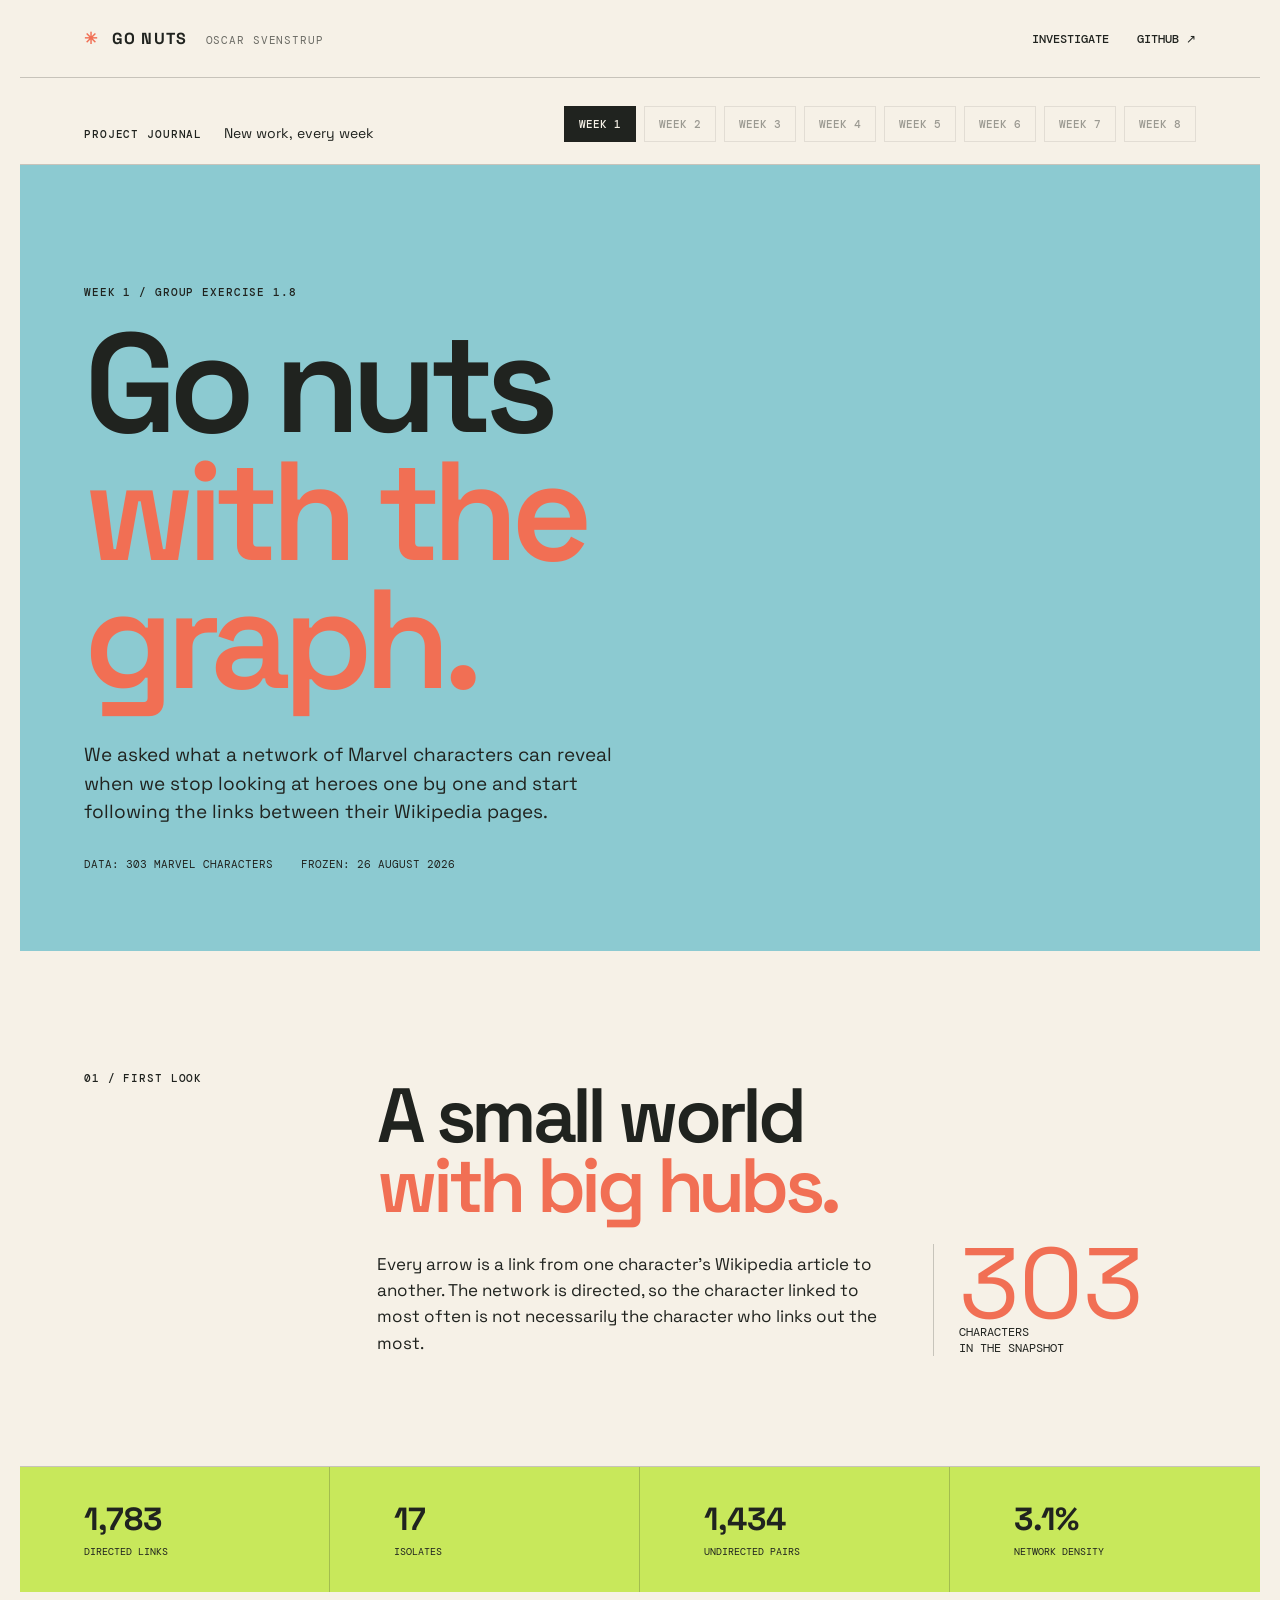
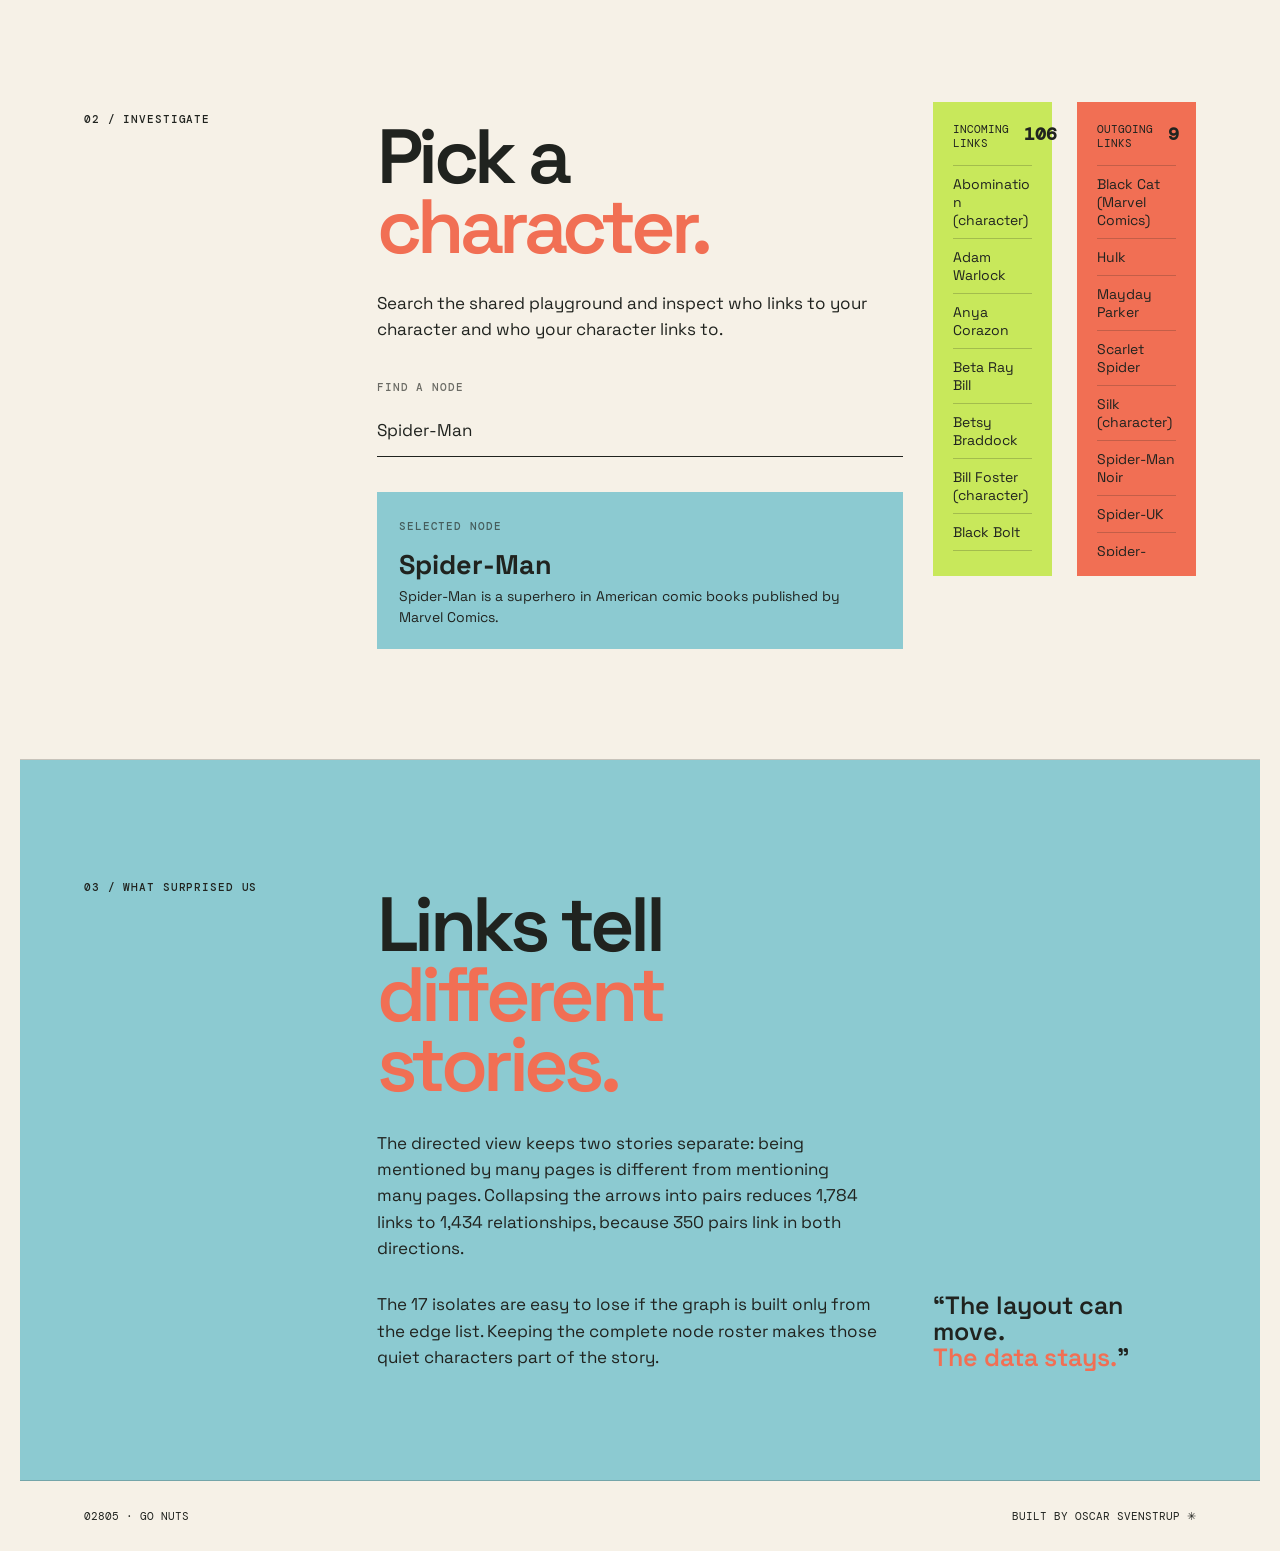
==== week1.html @ 33ee8ac3 "Create landing page and separate week pages" ====
<!doctype html>
<html lang="en">
  <head>
    <meta charset="UTF-8" />
    <meta name="viewport" content="width=device-width, initial-scale=1.0" />
    <meta name="description" content="Week 1: Go Nuts with the Marvel social graph." />
    <title>Week 1 | Go Nuts</title>
    <link rel="preconnect" href="https://fonts.googleapis.com" />
    <link rel="preconnect" href="https://fonts.gstatic.com" crossorigin />
    <link href="https://fonts.googleapis.com/css2?family=DM+Mono:wght@400;500&family=Space+Grotesk:wght@400;500;600;700&display=swap" rel="stylesheet" />
    <link rel="stylesheet" href="styles.css" />
  </head>
  <body>
    <header class="site-header">
      <div class="brand-lockup">
        <a class="logo" href="index.html" aria-label="Go Nuts home"><span>✳</span> GO NUTS</a>
        <span class="author">Oscar Svenstrup</span>
      </div>
      <nav aria-label="Main navigation">
        <a href="#investigate">Investigate</a>
        <a href="https://github.com/oscarsvenstrup/02805GoNuts" target="_blank" rel="noreferrer">GitHub <span aria-hidden="true">↗</span></a>
      </nav>
    </header>

    <main id="top">
      <section class="week-bar" aria-label="Weekly project pages">
        <div class="week-heading"><p class="section-label">Project journal</p><span>New work, every week</span></div>
        <nav class="week-nav" aria-label="Choose a week">
          <a class="week-link active" href="week1.html" aria-current="page">Week 1</a>
          <span class="week-link disabled">Week 2</span><span class="week-link disabled">Week 3</span><span class="week-link disabled">Week 4</span><span class="week-link disabled">Week 5</span><span class="week-link disabled">Week 6</span><span class="week-link disabled">Week 7</span><span class="week-link disabled">Week 8</span>
        </nav>
      </section>

      <article class="week-post" id="week-1">
        <header class="post-intro">
          <p class="section-label">Week 1 / Group exercise 1.8</p>
          <h1>Go nuts<br /><em>with the graph.</em></h1>
          <p class="intro">We asked what a network of Marvel characters can reveal when we stop looking at heroes one by one and start following the links between their Wikipedia pages.</p>
          <div class="post-meta"><span>Data: 303 Marvel characters</span><span>Frozen: 26 August 2026</span></div>
        </header>

        <section class="findings section-grid" aria-labelledby="findings-title">
          <p class="section-label">01 / First look</p>
          <div><h2 id="findings-title">A small world<br /><span>with big hubs.</span></h2><p class="body-copy">Every arrow is a link from one character's Wikipedia article to another. The network is directed, so the character linked to most often is not necessarily the character who links out the most.</p></div>
          <div class="stat-block"><strong id="node-count">—</strong><span>characters<br />in the snapshot</span></div>
        </section>

        <section class="stats-strip" aria-label="Network statistics">
          <div><strong id="edge-count">—</strong><span>directed links</span></div>
          <div><strong id="isolate-count">—</strong><span>isolates</span></div>
          <div><strong id="pair-count">—</strong><span>undirected pairs</span></div>
          <div><strong id="density">—</strong><span>network density</span></div>
        </section>

        <section class="investigate section-grid" id="investigate" aria-labelledby="investigate-title">
          <p class="section-label">02 / Investigate</p>
          <div class="explorer-panel">
            <h2 id="investigate-title">Pick a<br /><span>character.</span></h2>
            <p class="body-copy">Search the shared playground and inspect who links to your character and who your character links to.</p>
            <label class="search-label" for="character-search">Find a node</label>
            <input id="character-search" type="search" placeholder="Try Spider-Man" autocomplete="off" />
            <div id="search-results" class="search-results" role="listbox" aria-label="Character search results"></div>
            <div id="character-card" class="character-card" aria-live="polite"><span class="card-kicker">Selected node</span><h3>Choose a character</h3><p>Its connections will appear here.</p></div>
          </div>
          <div class="connection-panel"><div class="connection-group"><div class="connection-heading"><span>Incoming links</span><strong id="incoming-count">—</strong></div><ul id="incoming-list"><li>Choose a character to explore the network.</li></ul></div><div class="connection-group"><div class="connection-heading"><span>Outgoing links</span><strong id="outgoing-count">—</strong></div><ul id="outgoing-list"><li>Choose a character to explore the network.</li></ul></div></div>
        </section>

        <section class="reflection section-grid" aria-labelledby="reflection-title">
          <p class="section-label">03 / What surprised us</p>
          <div><h2 id="reflection-title">Links tell<br /><span>different stories.</span></h2><p class="body-copy">The directed view keeps two stories separate: being mentioned by many pages is different from mentioning many pages. Collapsing the arrows into pairs reduces 1,784 links to 1,434 relationships, because 350 pairs link in both directions.</p><p class="body-copy">The 17 isolates are easy to lose if the graph is built only from the edge list. Keeping the complete node roster makes those quiet characters part of the story.</p></div>
          <div class="quote">“The layout can move.<br /><span>The data stays.</span>”</div>
        </section>
      </article>

    </main>

    <footer><span>02805 · GO NUTS</span><span>Built by Oscar Svenstrup <span aria-hidden="true">✳</span></span></footer>
    <script src="script.js"></script>
  </body>
</html>
---- styles.css ----
:root { --ink: #20231f; --cream: #f6f1e7; --lime: #c8e85b; --coral: #f16f54; --blue: #8ccad1; --line: rgba(32, 35, 31, .22); }
* { box-sizing: border-box; }
html { scroll-behavior: smooth; }
body { margin: 0; color: var(--ink); background: var(--cream); font-family: "Space Grotesk", sans-serif; overflow-x: hidden; }
a { color: inherit; text-decoration: none; }
.site-header, main, footer { max-width: 1240px; margin: auto; }
.site-header { display: flex; justify-content: space-between; align-items: center; padding: 28px 5vw; }
.brand-lockup { display: flex; align-items: baseline; gap: 18px; }.logo { font-weight: 700; letter-spacing: .08em; }.logo span { color: var(--coral); margin-right: 8px; }.author { color: rgba(32, 35, 31, .65); font: 11px "DM Mono", monospace; text-transform: uppercase; letter-spacing: .08em; }
nav { display: flex; gap: 28px; font: 500 12px "DM Mono", monospace; text-transform: uppercase; } nav a:hover { color: var(--coral); }
.week-bar { display: flex; justify-content: space-between; align-items: end; gap: 30px; padding: 28px 5vw 22px; border-top: 1px solid var(--line); border-bottom: 1px solid var(--line); }.week-heading { display: flex; align-items: baseline; gap: 22px; }.week-heading p { margin: 0; }.week-heading > span { font-size: 14px; }.week-nav { display: flex; gap: 8px; }.week-link { padding: 10px 14px; border: 1px solid var(--line); font: 500 11px "DM Mono", monospace; text-transform: uppercase; transition: background .2s, color .2s; }.week-link:hover, .week-link.active { background: var(--ink); color: var(--cream); }
.section-label, .search-label, .card-kicker { font: 500 11px "DM Mono", monospace; letter-spacing: .08em; text-transform: uppercase; }.post-intro { padding: 110px 5vw 80px; background: var(--blue); }.post-intro h1, h2 { margin: 20px 0; font-weight: 600; letter-spacing: -.06em; line-height: .91; }.post-intro h1 { max-width: 850px; font-size: clamp(4.5rem, 11vw, 9rem); }.post-intro h1 em, h2 span { color: var(--coral); font-style: normal; }.intro { max-width: 580px; margin: 38px 0 30px; font-size: 19px; line-height: 1.5; }.post-meta { display: flex; gap: 28px; font: 11px "DM Mono", monospace; text-transform: uppercase; }
.section-grid { display: grid; grid-template-columns: 1fr 2fr 1fr; gap: 30px; padding: 110px 5vw; border-bottom: 1px solid var(--line); }.section-grid > * { min-width: 0; }.section-label { margin-top: 10px; }.section-grid h2 { font-size: clamp(3rem, 6vw, 5.5rem); }.body-copy { max-width: 500px; margin: 30px 0 0; font-size: 17px; line-height: 1.55; }.stat-block { align-self: end; border-left: 1px solid var(--line); padding-left: 25px; font: 12px "DM Mono", monospace; text-transform: uppercase; }.stat-block strong { display: block; color: var(--coral); font: 100px "Space Grotesk", sans-serif; line-height: .8; }
.stats-strip { display: grid; grid-template-columns: repeat(4, 1fr); background: var(--lime); }.stats-strip div { padding: 32px 5vw; border-right: 1px solid var(--line); }.stats-strip div:last-child { border: 0; }.stats-strip strong { display: block; font-size: 32px; }.stats-strip span { font: 10px "DM Mono", monospace; text-transform: uppercase; }
.investigate { background: var(--cream); }.explorer-panel p { margin-top: 28px; }.search-label { display: block; margin-top: 38px; }.search-label, .card-kicker { color: rgba(32, 35, 31, .65); }.explorer-panel input { width: 100%; margin-top: 10px; padding: 15px 0; border: 0; border-bottom: 1px solid var(--ink); border-radius: 0; background: transparent; color: var(--ink); font: 17px "Space Grotesk", sans-serif; outline: none; }.explorer-panel input:focus { border-color: var(--coral); }.search-results { position: relative; z-index: 2; }.search-results button { display: block; width: 100%; padding: 10px 0; border: 0; border-bottom: 1px solid var(--line); background: var(--cream); text-align: left; font: 14px "Space Grotesk", sans-serif; cursor: pointer; }.search-results button:hover { color: var(--coral); }.character-card { margin-top: 35px; padding: 22px; background: var(--blue); }.character-card h3 { margin: 12px 0 4px; font-size: 27px; }.character-card p { margin: 0; font-size: 14px; line-height: 1.45; }
.connection-panel { display: grid; grid-template-columns: 1fr 1fr; gap: 25px; }.connection-group { align-self: start; min-width: 0; padding: 20px; background: var(--lime); }.connection-group:nth-child(2) { background: var(--coral); }.connection-heading { display: flex; justify-content: space-between; gap: 15px; padding-bottom: 15px; border-bottom: 1px solid var(--line); font: 11px "DM Mono", monospace; text-transform: uppercase; }.connection-heading strong { font-size: 18px; }.connection-group ul { min-height: 120px; max-height: 390px; margin: 0; padding: 0; overflow: auto; list-style: none; }.connection-group li { padding: 9px 0; border-bottom: 1px solid var(--line); font-size: 14px; overflow-wrap: anywhere; }.reflection { background: var(--blue); }.quote { align-self: end; font-size: 25px; font-weight: 600; line-height: 1.05; }.quote span { color: var(--coral); }
.upcoming-week { display: grid; grid-template-columns: 1fr 2fr 1fr; gap: 30px; align-items: end; padding: 90px 5vw; border-bottom: 1px solid var(--line); background: var(--lime); }.upcoming-week h2 { margin: 0; }.upcoming-week .body-copy { margin: 25px 0 0; }.coming-soon { justify-self: end; padding: 10px 12px; border: 1px solid var(--ink); font: 11px "DM Mono", monospace; text-transform: uppercase; } footer { display: flex; justify-content: space-between; padding: 28px 5vw; font: 11px "DM Mono", monospace; text-transform: uppercase; }
@media (max-width: 700px) { .site-header { align-items: flex-start; padding-top: 22px; }.brand-lockup { display: block; }.author { display: block; margin: 8px 0 0 24px; font-size: 9px; } nav { gap: 12px; font-size: 10px; }.week-bar { display: block; padding-top: 22px; }.week-heading { display: block; }.week-heading > span { display: block; margin-top: 12px; }.week-nav { margin-top: 22px; overflow-x: auto; }.week-link { white-space: nowrap; }.post-intro { padding-top: 75px; }.post-intro h1 { font-size: clamp(4rem, 18vw, 6rem); }.post-meta { display: block; line-height: 2; }.section-grid { display: block; padding: 75px 5vw; }.section-label { margin-bottom: 45px; }.stat-block { margin-top: 55px; }.stats-strip { grid-template-columns: repeat(2, 1fr); }.stats-strip div { padding: 24px 5vw; }.stats-strip div:nth-child(2) { border-right: 0; }.connection-panel { display: block; margin-top: 55px; }.connection-group + .connection-group { margin-top: 20px; }.upcoming-week { display: block; padding: 70px 5vw; }.upcoming-week .section-label { margin-bottom: 45px; }.coming-soon { display: inline-block; margin-top: 35px; } footer { font-size: 9px; } }
.header-link { font: 500 12px "DM Mono", monospace; text-transform: uppercase; }.landing-hero { padding: 125px 5vw 110px; background: var(--blue); }.landing-hero h1 { max-width: 900px; margin: 25px 0; font-size: clamp(4.5rem, 11vw, 9rem); font-weight: 600; letter-spacing: -.06em; line-height: .91; }.landing-hero h1 em { color: var(--coral); font-style: normal; }.landing-intro { max-width: 490px; margin: 35px 0 0; font-size: 19px; line-height: 1.5; }.week-index { display: grid; grid-template-columns: 1fr 2fr; gap: 30px; padding: 105px 5vw; }.index-heading h2 { margin: 20px 0 0; font-size: clamp(3rem, 6vw, 5.5rem); }.index-heading h2 span { color: var(--coral); }.week-grid { display: grid; grid-template-columns: repeat(2, minmax(0, 1fr)); gap: 12px; }.week-card { display: flex; min-height: 150px; flex-direction: column; justify-content: space-between; padding: 20px; border: 1px solid var(--line); color: rgba(32, 35, 31, .5); }.week-card.available { background: var(--lime); color: var(--ink); transition: transform .2s, background .2s; }.week-card.available:hover { background: var(--coral); transform: translateY(-4px); }.week-number, .week-status { font: 11px "DM Mono", monospace; text-transform: uppercase; }.week-card strong { font-size: 27px; font-weight: 500; }.week-status { color: currentColor; }
@media (min-width: 701px) { .week-nav { flex-wrap: wrap; justify-content: flex-end; max-width: 690px; } }
@media (max-width: 700px) { .landing-hero { padding: 80px 5vw 75px; }.landing-hero h1 { font-size: clamp(3.8rem, 17vw, 6rem); }.week-index { display: block; padding: 75px 5vw; }.index-heading { margin-bottom: 50px; }.week-grid { grid-template-columns: 1fr 1fr; }.week-card { min-height: 125px; padding: 15px; }.week-card strong { font-size: 22px; } }
.week-link.disabled { opacity: .42; cursor: default; }
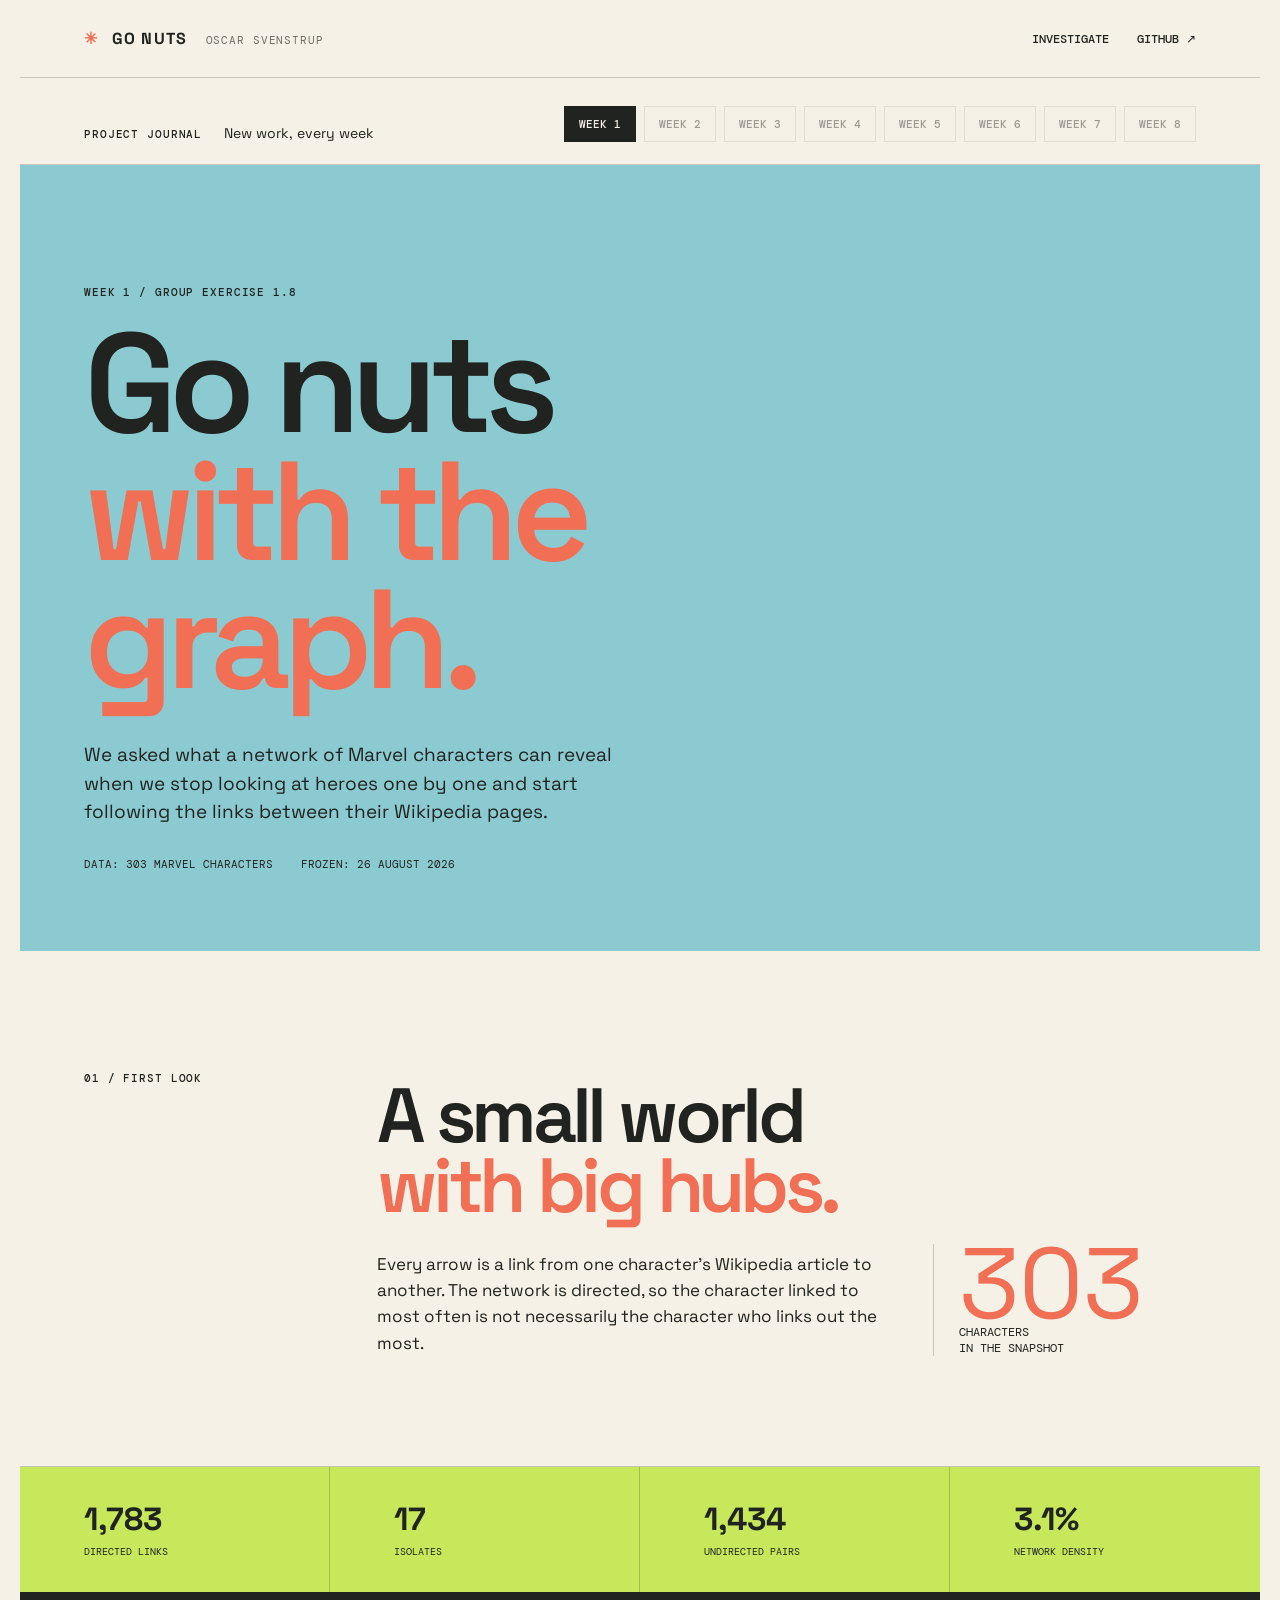
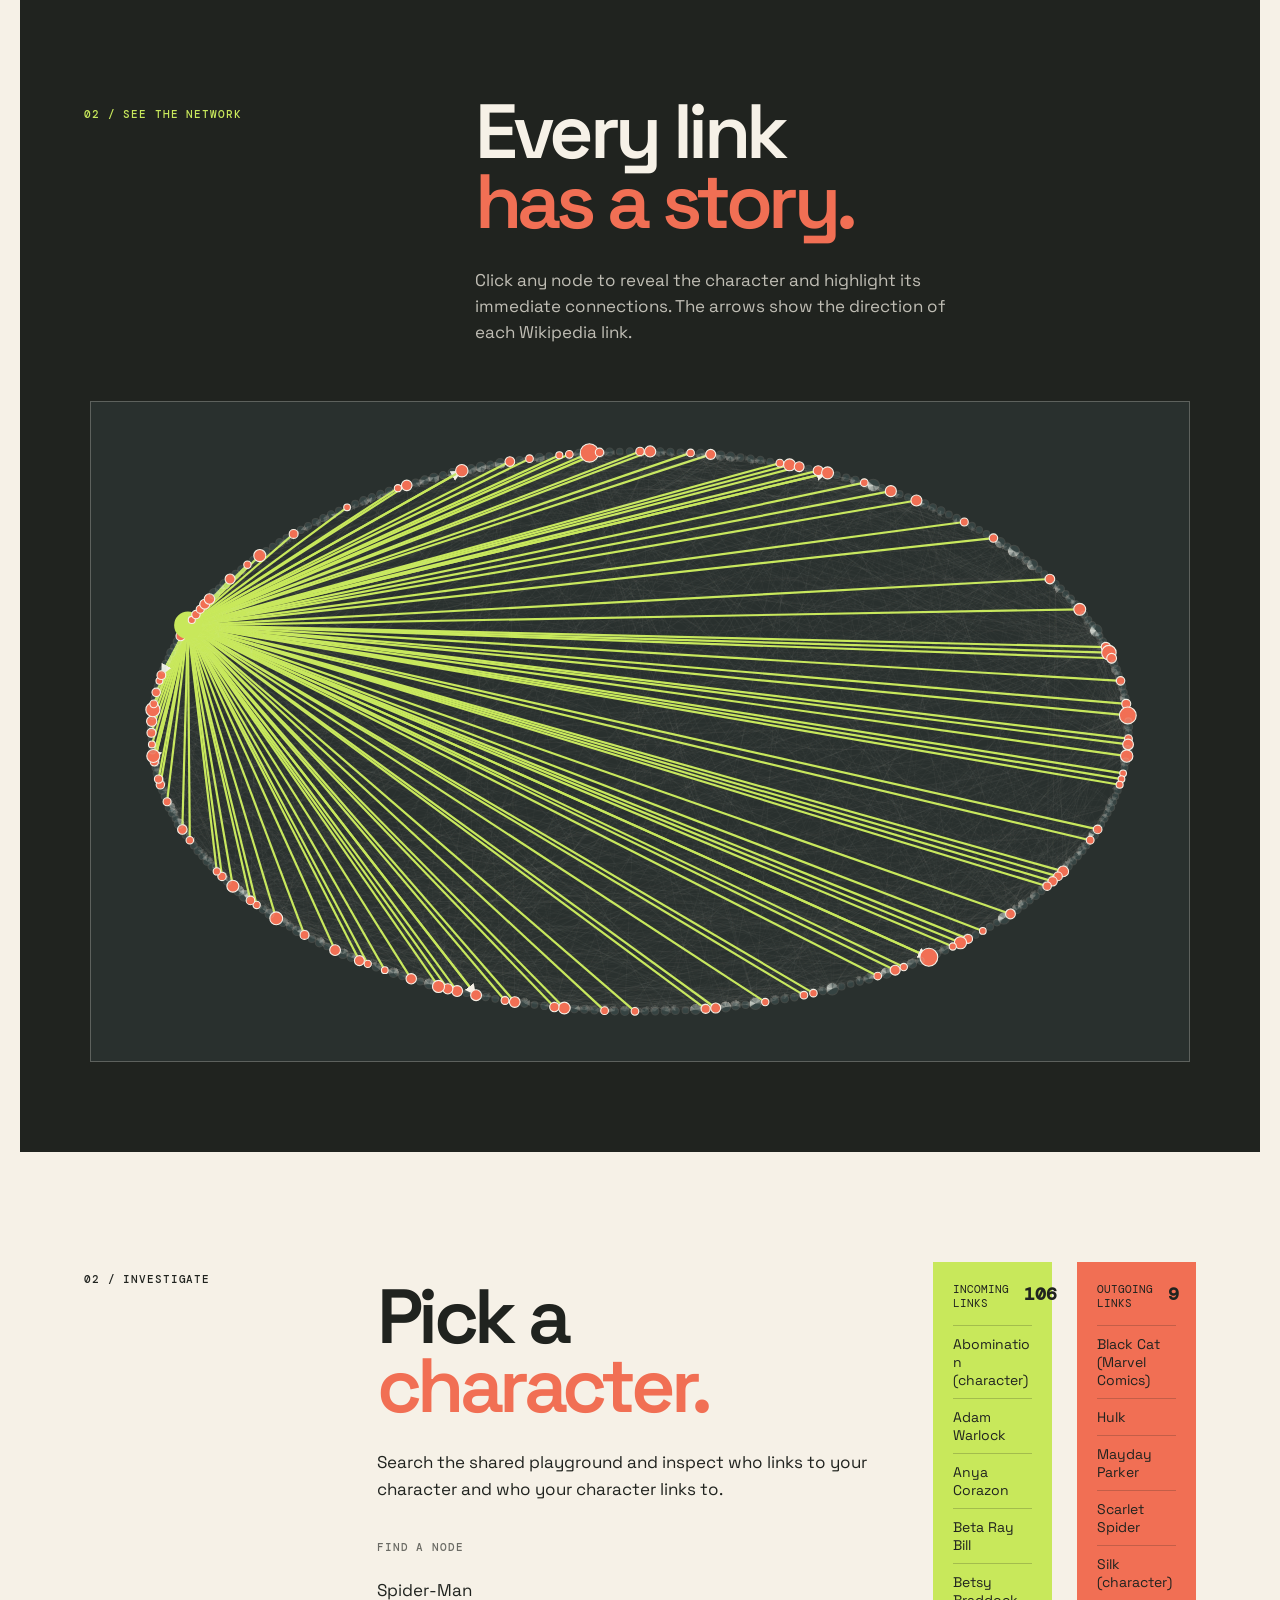
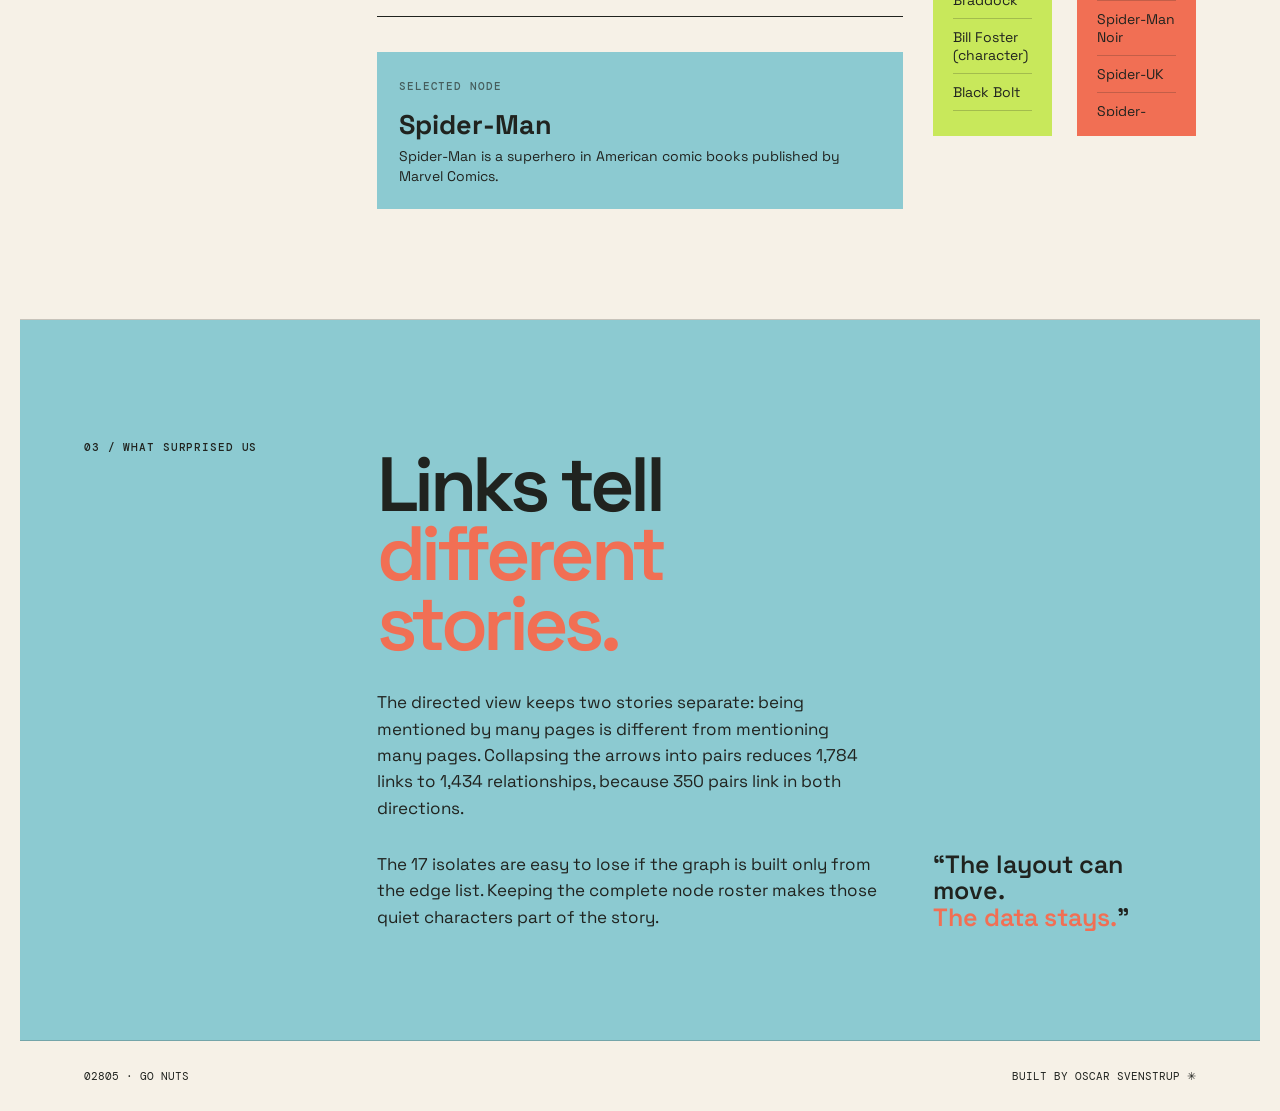
==== commit f12dcd2a: "Add interactive network graph" ====
--- a/week1.html
+++ b/week1.html
@@ -52,6 +52,11 @@
           <div><strong id="density">—</strong><span>network density</span></div>
         </section>
 
+        <section class="network-section" aria-labelledby="network-title">
+          <div class="network-heading"><p class="section-label">02 / See the network</p><div><h2 id="network-title">Every link<br /><span>has a story.</span></h2><p class="body-copy">Click any node to reveal the character and highlight its immediate connections. The arrows show the direction of each Wikipedia link.</p></div></div>
+          <div class="network-frame"><svg id="network-graph" viewBox="0 0 1000 600" role="img" aria-label="Interactive network of Marvel characters"></svg><div id="graph-tooltip" class="graph-tooltip" hidden></div></div>
+        </section>
+
         <section class="investigate section-grid" id="investigate" aria-labelledby="investigate-title">
           <p class="section-label">02 / Investigate</p>
           <div class="explorer-panel">
--- a/styles.css
+++ b/styles.css
@@ -19,3 +19,4 @@
 @media (min-width: 701px) { .week-nav { flex-wrap: wrap; justify-content: flex-end; max-width: 690px; } }
 @media (max-width: 700px) { .landing-hero { padding: 80px 5vw 75px; }.landing-hero h1 { font-size: clamp(3.8rem, 17vw, 6rem); }.week-index { display: block; padding: 75px 5vw; }.index-heading { margin-bottom: 50px; }.week-grid { grid-template-columns: 1fr 1fr; }.week-card { min-height: 125px; padding: 15px; }.week-card strong { font-size: 22px; } }
 .week-link.disabled { opacity: .42; cursor: default; }
+.network-section { padding: 105px 5vw 90px; background: var(--ink); color: var(--cream); }.network-heading { display: grid; grid-template-columns: 1fr 2fr; gap: 30px; }.network-heading .section-label { color: var(--lime); }.network-heading h2 { margin-top: 0; font-size: clamp(3rem, 6vw, 5.5rem); }.network-heading h2 span { color: var(--coral); }.network-heading .body-copy { color: rgba(246, 241, 231, .75); }.network-frame { position: relative; max-width: 1100px; margin: 55px auto 0; border: 1px solid rgba(246, 241, 231, .25); background: rgba(140, 202, 209, .08); }.network-frame svg { display: block; width: 100%; height: auto; min-height: 420px; }.network-edge { stroke: rgba(246, 241, 231, .16); stroke-width: 1; }.network-node { fill: var(--blue); stroke: var(--cream); stroke-width: 1; cursor: pointer; transition: fill .2s, stroke .2s, opacity .2s; }.network-node.hub { fill: var(--coral); }.network-node.selected { fill: var(--lime); stroke: var(--lime); stroke-width: 3; }.network-node.neighbor { fill: var(--coral); }.network-edge.highlight { stroke: var(--lime); stroke-width: 2; }.network-node.muted, .network-edge.muted { opacity: .12; }.graph-tooltip { position: absolute; z-index: 2; max-width: 220px; padding: 10px 12px; background: var(--cream); color: var(--ink); pointer-events: none; font: 12px "DM Mono", monospace; text-transform: uppercase; }.graph-tooltip strong { display: block; margin-bottom: 4px; font: 600 16px "Space Grotesk", sans-serif; text-transform: none; }.graph-tooltip span { color: rgba(32, 35, 31, .7); }
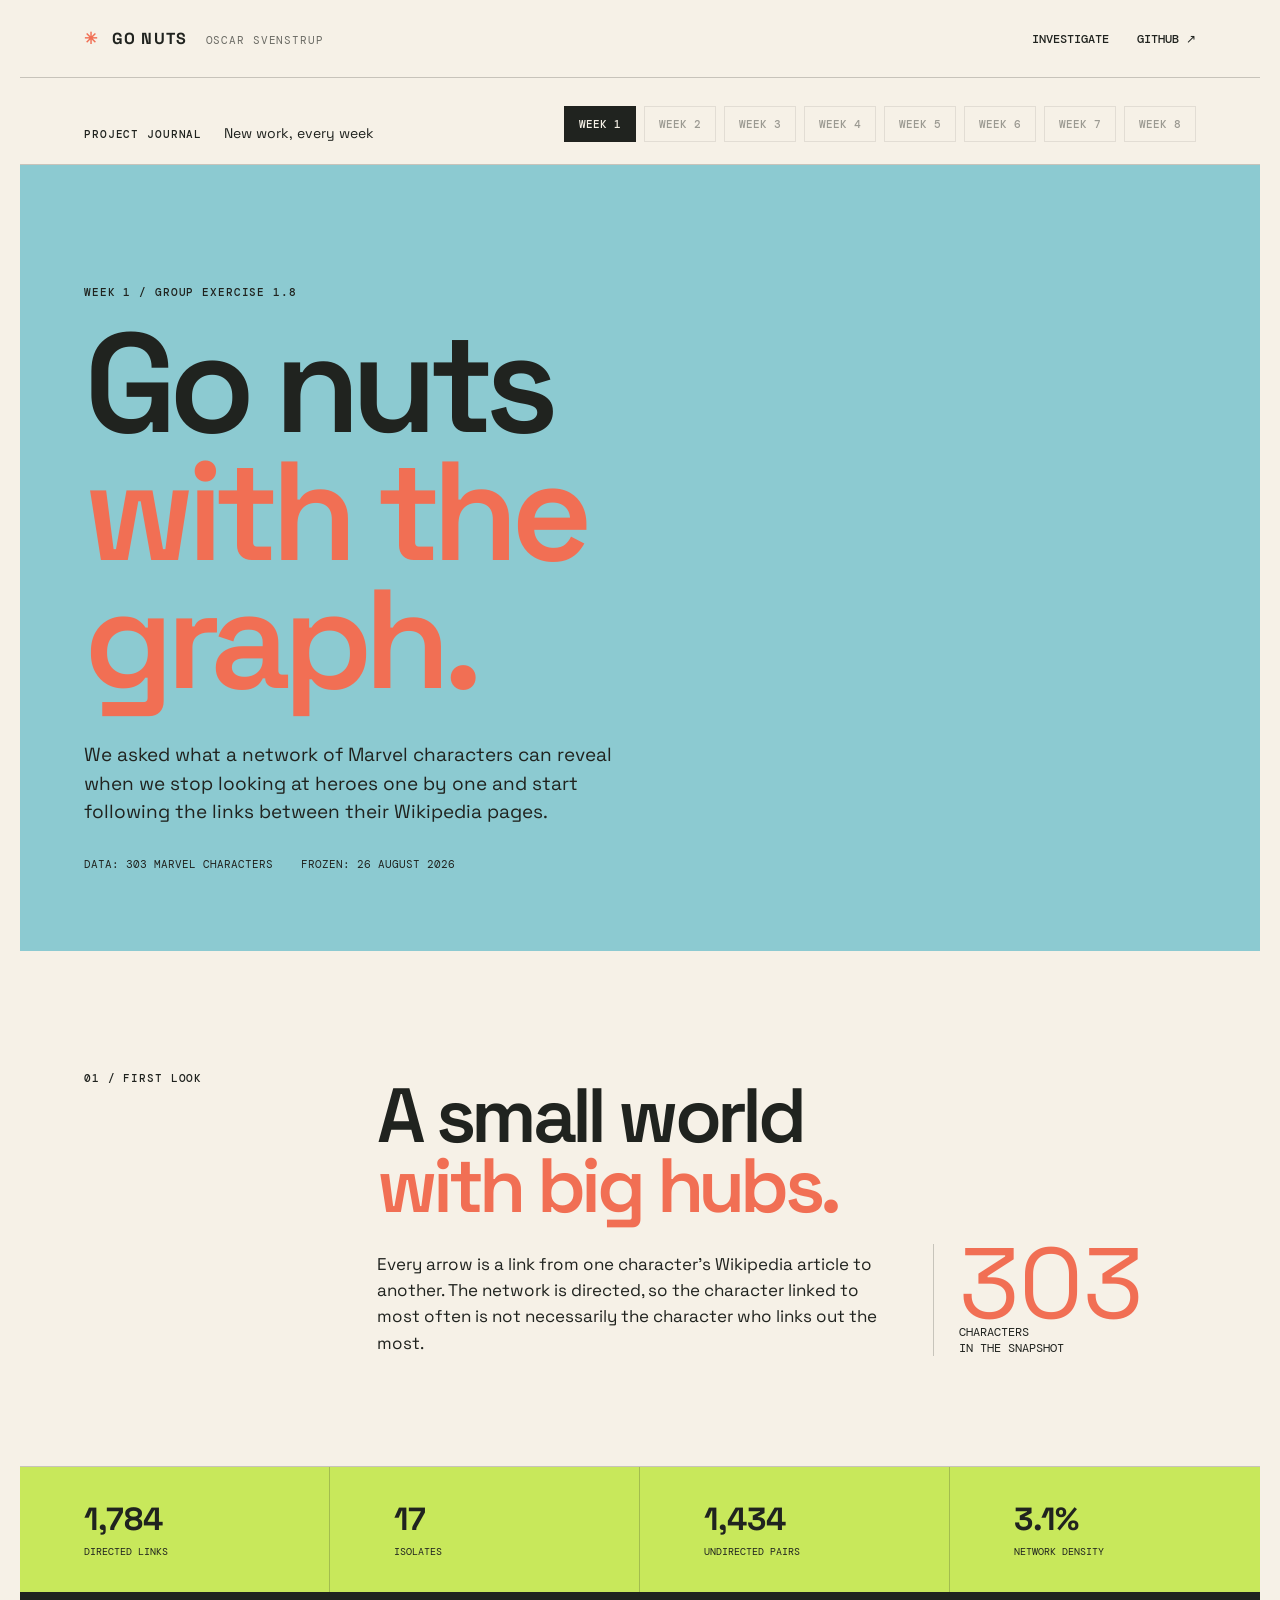
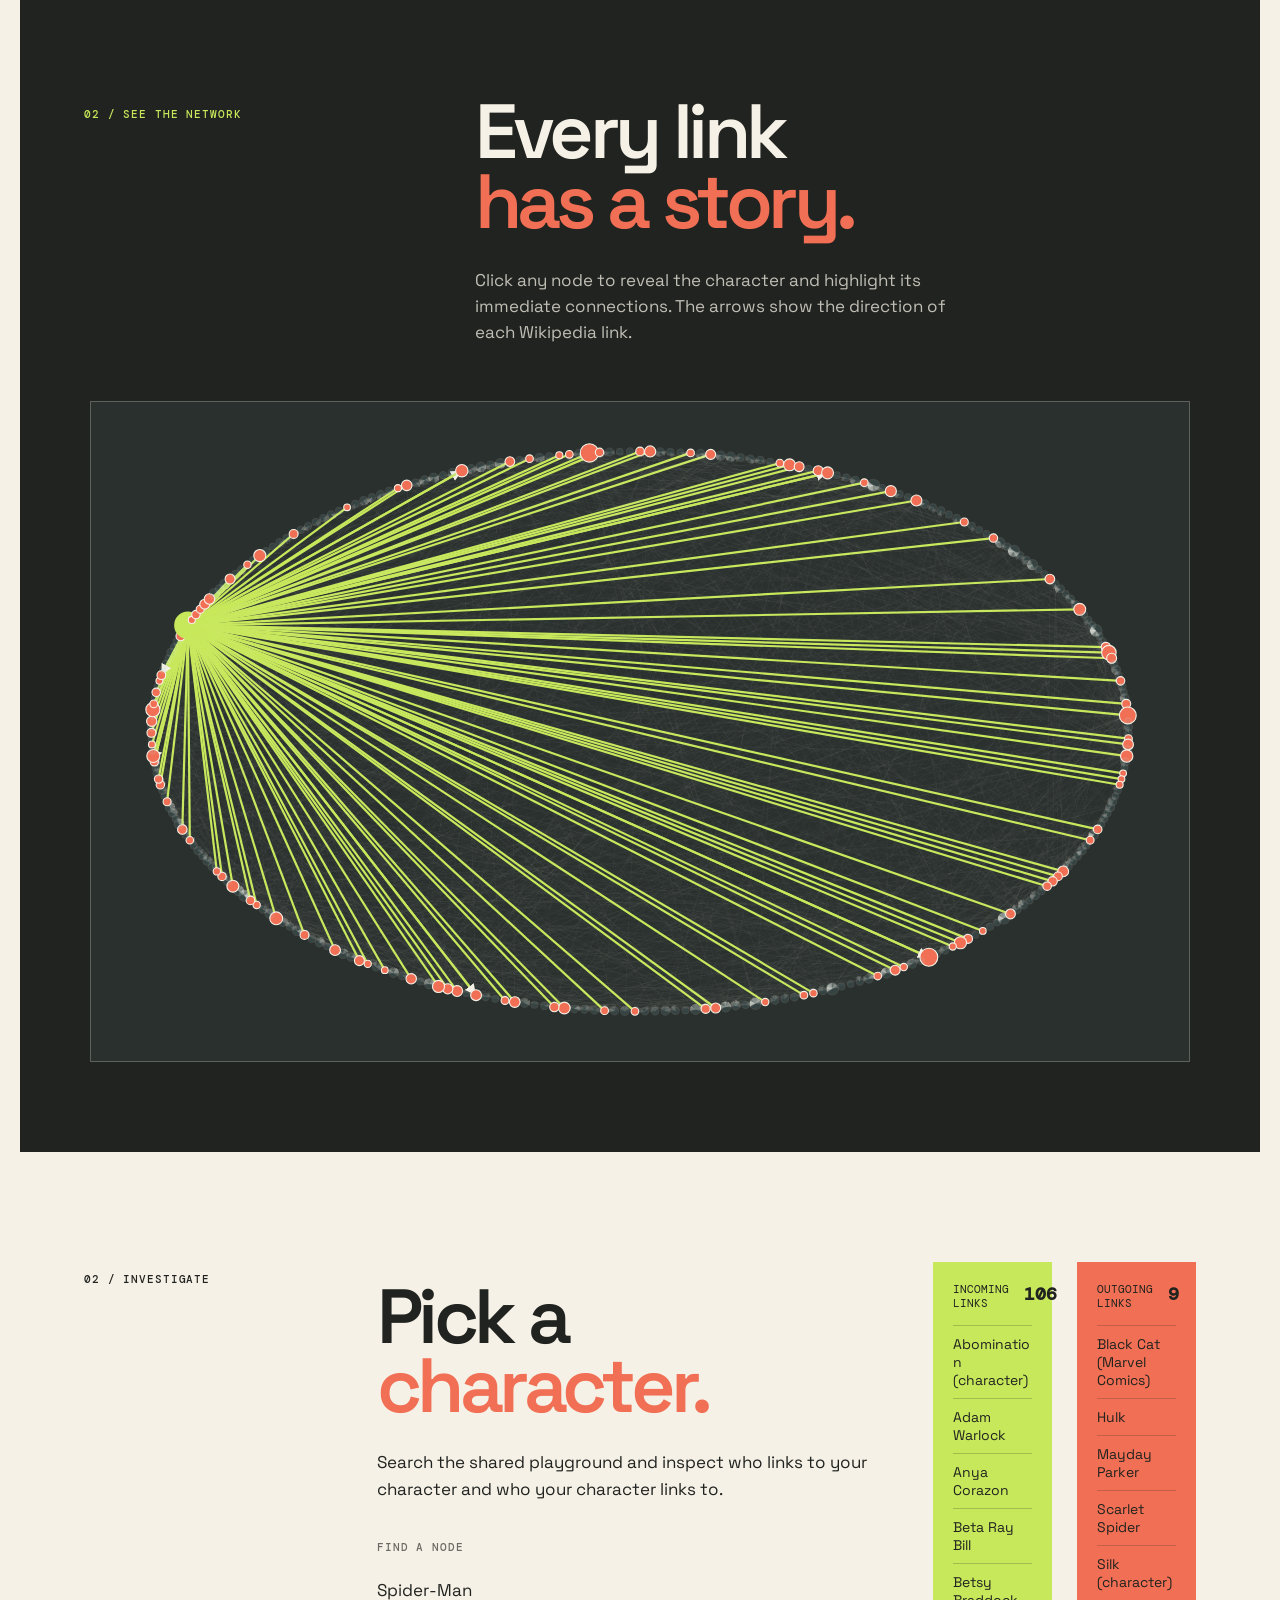
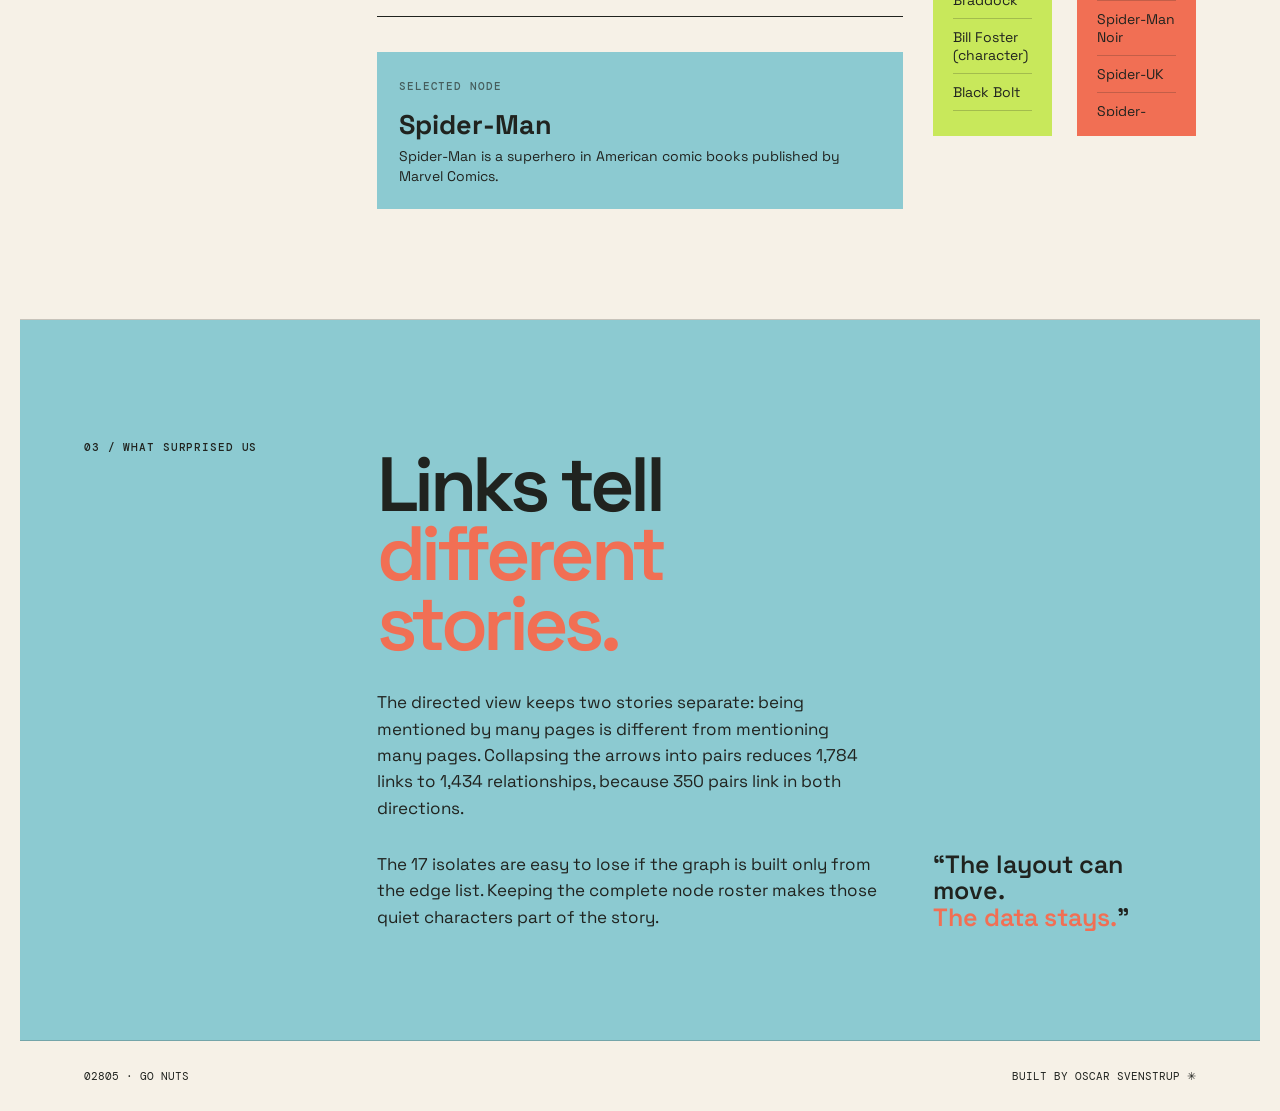
==== commit 5abb4050: "Fix interactive network graph" ====
--- a/week1.html
+++ b/week1.html
@@ -80,6 +80,6 @@
     </main>
 
     <footer><span>02805 · GO NUTS</span><span>Built by Oscar Svenstrup <span aria-hidden="true">✳</span></span></footer>
-    <script src="script.js"></script>
+    <script src="script.js?v=2"></script>
   </body>
 </html>
--- a/styles.css
+++ b/styles.css
@@ -19,4 +19,5 @@
 @media (min-width: 701px) { .week-nav { flex-wrap: wrap; justify-content: flex-end; max-width: 690px; } }
 @media (max-width: 700px) { .landing-hero { padding: 80px 5vw 75px; }.landing-hero h1 { font-size: clamp(3.8rem, 17vw, 6rem); }.week-index { display: block; padding: 75px 5vw; }.index-heading { margin-bottom: 50px; }.week-grid { grid-template-columns: 1fr 1fr; }.week-card { min-height: 125px; padding: 15px; }.week-card strong { font-size: 22px; } }
 .week-link.disabled { opacity: .42; cursor: default; }
+.network-edge { stroke: rgba(246, 241, 231, .25); }
 .network-section { padding: 105px 5vw 90px; background: var(--ink); color: var(--cream); }.network-heading { display: grid; grid-template-columns: 1fr 2fr; gap: 30px; }.network-heading .section-label { color: var(--lime); }.network-heading h2 { margin-top: 0; font-size: clamp(3rem, 6vw, 5.5rem); }.network-heading h2 span { color: var(--coral); }.network-heading .body-copy { color: rgba(246, 241, 231, .75); }.network-frame { position: relative; max-width: 1100px; margin: 55px auto 0; border: 1px solid rgba(246, 241, 231, .25); background: rgba(140, 202, 209, .08); }.network-frame svg { display: block; width: 100%; height: auto; min-height: 420px; }.network-edge { stroke: rgba(246, 241, 231, .16); stroke-width: 1; }.network-node { fill: var(--blue); stroke: var(--cream); stroke-width: 1; cursor: pointer; transition: fill .2s, stroke .2s, opacity .2s; }.network-node.hub { fill: var(--coral); }.network-node.selected { fill: var(--lime); stroke: var(--lime); stroke-width: 3; }.network-node.neighbor { fill: var(--coral); }.network-edge.highlight { stroke: var(--lime); stroke-width: 2; }.network-node.muted, .network-edge.muted { opacity: .12; }.graph-tooltip { position: absolute; z-index: 2; max-width: 220px; padding: 10px 12px; background: var(--cream); color: var(--ink); pointer-events: none; font: 12px "DM Mono", monospace; text-transform: uppercase; }.graph-tooltip strong { display: block; margin-bottom: 4px; font: 600 16px "Space Grotesk", sans-serif; text-transform: none; }.graph-tooltip span { color: rgba(32, 35, 31, .7); }
